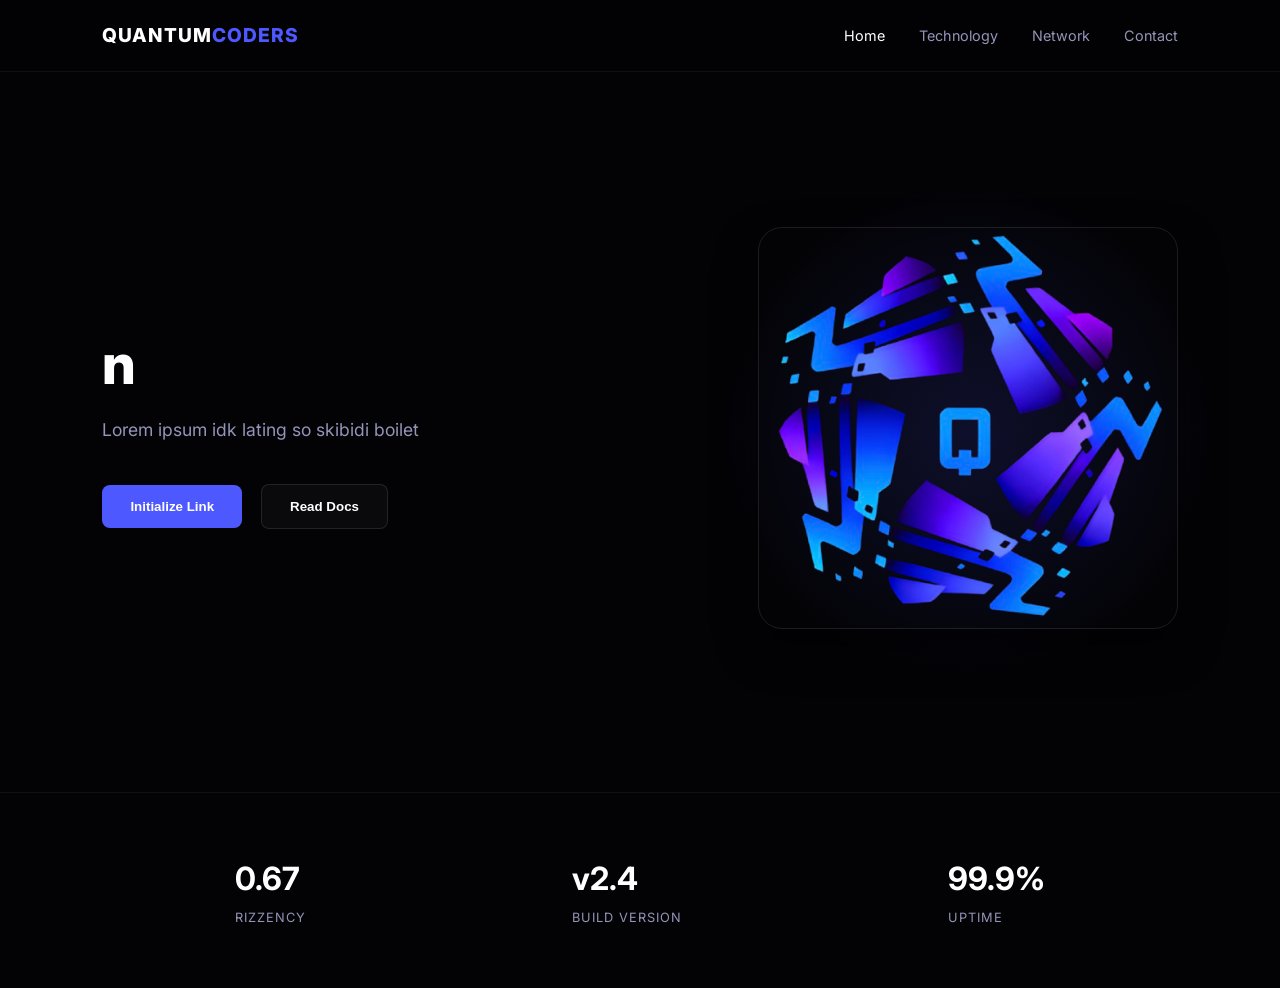
==== index.html @ 2f35222a "initial commit rizzency" ====
<!DOCTYPE html>
<html lang="en">
<head>
    <meta charset="UTF-8">
    <meta name="viewport" content="width=device-width, initial-scale=1.0">
    <title>Quantum Coders | Robotics</title>
    <link rel="stylesheet" href="style.css">
    <link href="https://fonts.googleapis.com/css2?family=Inter:wght@300;400;600;800&display=swap" rel="stylesheet">
</head>
<body>

    <nav class="navbar">
        <div class="logo">QUANTUM<span>CODERS</span></div>
        <div class="nav-links">
            <a href="#" class="active">Home</a>
            <a href="#">Technology</a>
            <a href="#">Network</a>
            <a href="#">Contact</a>
        </div>
    </nav>

    <main>
        <section class="hero">
            <div class="hero-content">

                <h1>n<span></span></h1>
                <p>Lorem ipsum idk lating so skibidi boilet</p>
                <div class="hero-btns">
                    <button class="btn-primary">Initialize Link</button>
                    <button class="btn-secondary">Read Docs</button>
                </div>
            </div>

            <div class="hero-visual">
                <div class="glow-bg"></div>
                <img src="img/logo.png" alt="Quantum Coders Logo" class="main-img">
            </div>
        </section>

        <section class="stats">
            <div class="stat-card">
                <h3>0.67</h3>
                <p>Rizzency</p>
            </div>
            <div class="stat-card">
                <h3>v2.4</h3>
                <p>Build Version</p>
            </div>
            <div class="stat-card">
                <h3>99.9%</h3>
                <p>Uptime</p>
            </div>
        </section>
    </main>

</body>
</html>
---- style.css ----
:root {
    --bg-color: #030306;
    --accent: #4d59ff;
    --accent-purple: #9d31ff;
    --text: #ffffff;
    --text-dim: #9494b8;
    --glass: rgba(255, 255, 255, 0.03);
}

* {
    margin: 0;
    padding: 0;
    box-sizing: border-box;
}

body {
    background-color: var(--bg-color);
    color: var(--text);
    font-family: 'Inter', sans-serif;
    line-height: 1.6;
    overflow-x: hidden;
}

/* Navbar */
.navbar {
    display: flex;
    justify-content: space-between;
    align-items: center;
    padding: 20px 8%;
    background: rgba(3, 3, 6, 0.8);
    backdrop-filter: blur(15px);
    border-bottom: 1px solid rgba(255, 255, 255, 0.05);
    position: sticky;
    top: 0;
    z-index: 100;
}

.logo {
    font-weight: 800;
    font-size: 1.2rem;
    letter-spacing: 1px;
}

.logo span {
    color: var(--accent);
}

.nav-links a {
    color: var(--text-dim);
    text-decoration: none;
    margin-left: 30px;
    font-size: 0.9rem;
    transition: 0.3s;
}

.nav-links a:hover, .nav-links a.active {
    color: var(--text);
}

/* Hero Section */
.hero {
    display: flex;
    align-items: center;
    justify-content: space-between;
    padding: 80px 8%;
    min-height: 80vh;
}

.hero-content {
    max-width: 600px;
}

.status-pill {
    display: inline-flex;
    align-items: center;
    gap: 8px;
    background: rgba(77, 89, 255, 0.1);
    color: var(--accent);
    padding: 6px 16px;
    border-radius: 20px;
    font-size: 0.75rem;
    font-weight: 700;
    margin-bottom: 24px;
    border: 1px solid rgba(77, 89, 255, 0.2);
}

.dot {
    width: 6px;
    height: 6px;
    background: var(--accent);
    border-radius: 50%;
    box-shadow: 0 0 10px var(--accent);
}

h1 {
    font-size: 3.5rem;
    font-weight: 800;
    line-height: 1.1;
    margin-bottom: 20px;
}

h1 span {
    background: linear-gradient(90deg, var(--accent), var(--accent-purple));
    -webkit-background-clip: text;
    -webkit-text-fill-color: transparent;
}

.hero-content p {
    color: var(--text-dim);
    font-size: 1.1rem;
    margin-bottom: 40px;
}

.btn-primary {
    background: var(--accent);
    color: white;
    border: none;
    padding: 14px 28px;
    border-radius: 8px;
    font-weight: 600;
    cursor: pointer;
    margin-right: 15px;
    transition: 0.3s;
}

.btn-secondary {
    background: var(--glass);
    color: white;
    border: 1px solid rgba(255, 255, 255, 0.1);
    padding: 14px 28px;
    border-radius: 8px;
    font-weight: 600;
    cursor: pointer;
    transition: 0.3s;
}

.btn-primary:hover { box-shadow: 0 0 20px rgba(77, 89, 255, 0.4); }

/* Image Visual */
.hero-visual {
    position: relative;
}

.main-img {
    width: 420px;
    border-radius: 24px;
    position: relative;
    z-index: 2;
    border: 1px solid rgba(255, 255, 255, 0.1);
    box-shadow: 0 20px 40px rgba(0,0,0,0.6);
}

.glow-bg {
    position: absolute;
    top: 50%;
    left: 50%;
    transform: translate(-50%, -50%);
    width: 130%;
    height: 130%;
    background: radial-gradient(circle, var(--accent) 0%, transparent 65%);
    opacity: 0.15;
    z-index: 1;
}

/* Stats Section */
.stats {
    display: flex;
    justify-content: space-around;
    padding: 60px 8%;
    border-top: 1px solid rgba(255, 255, 255, 0.05);
}

.stat-card h3 {
    font-size: 2rem;
    margin-bottom: 4px;
}

.stat-card p {
    color: var(--text-dim);
    font-size: 0.8rem;
    text-transform: uppercase;
    letter-spacing: 1px;
}
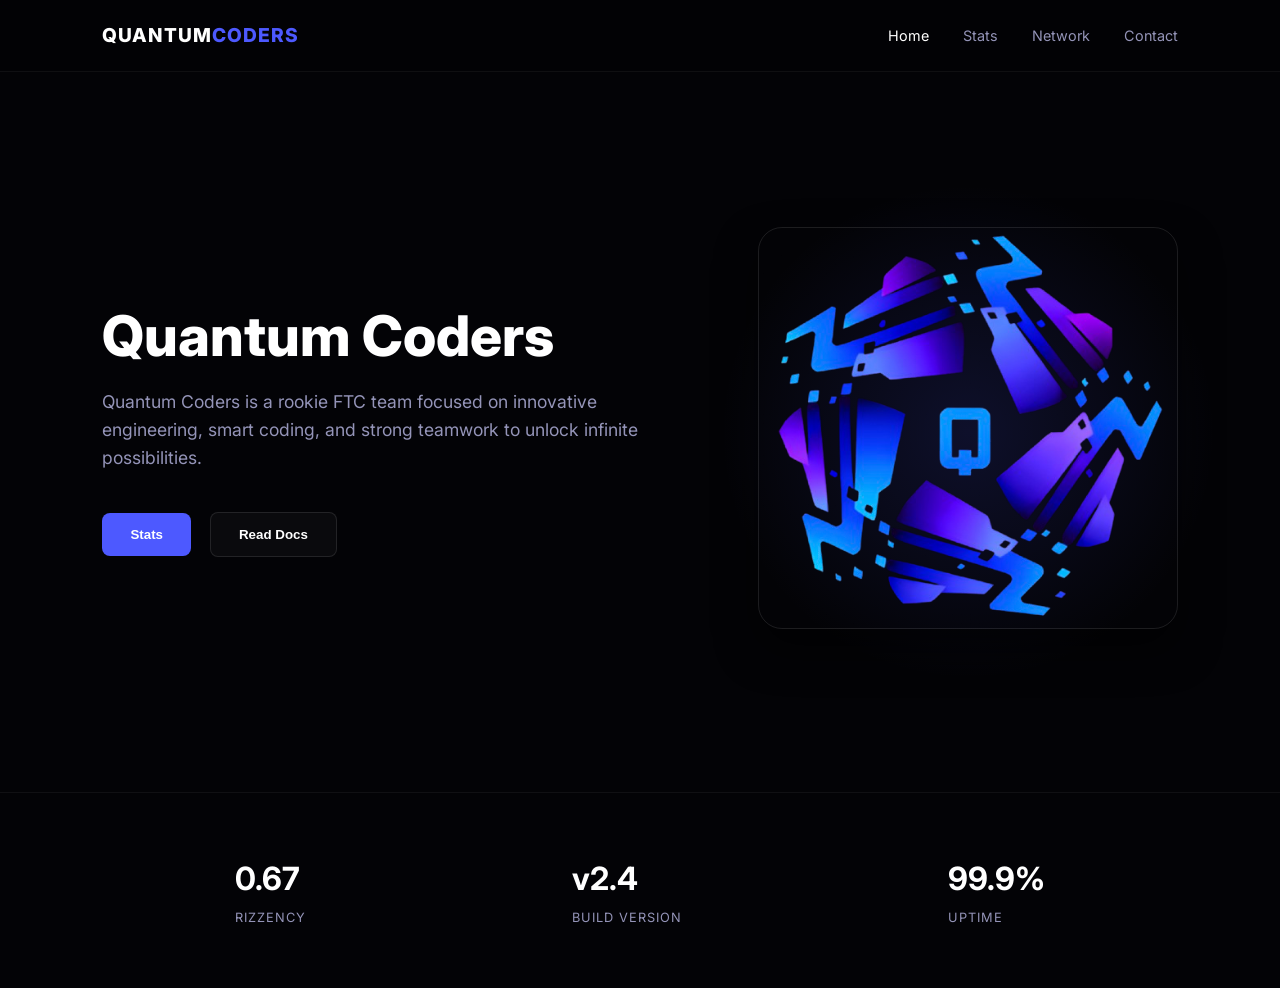
==== commit c4e7cdf2: "added dashboard.js, modified index.html and style.css, and added stats.html to create a dashboard fo" ====
--- a/index.html
+++ b/index.html
@@ -13,7 +13,7 @@
         <div class="logo">QUANTUM<span>CODERS</span></div>
         <div class="nav-links">
             <a href="#" class="active">Home</a>
-            <a href="#">Technology</a>
+            <a href="stats.html">Stats</a>
             <a href="#">Network</a>
             <a href="#">Contact</a>
         </div>
@@ -23,10 +23,10 @@
         <section class="hero">
             <div class="hero-content">
 
-                <h1>n<span></span></h1>
-                <p>Lorem ipsum idk lating so skibidi boilet</p>
+                <h1>Quantum Coders<span></span></h1>
+                <p>Quantum Coders is a rookie FTC team focused on innovative engineering, smart coding, and strong teamwork to unlock infinite possibilities.</p>
                 <div class="hero-btns">
-                    <button class="btn-primary">Initialize Link</button>
+                    <button class="btn-primary" onclick="window.location.href='stats.html'">Stats</button>
                     <button class="btn-secondary">Read Docs</button>
                 </div>
             </div>
--- a/style.css
+++ b/style.css
@@ -6,6 +6,69 @@
     --text-dim: #9494b8;
     --glass: rgba(255, 255, 255, 0.03);
 }
+
+.dashboard {
+    padding: 60px 8%;
+}
+
+.dash-title {
+    font-size: 2.5rem;
+    font-weight: 800;
+    margin-bottom: 40px;
+}
+
+.glass {
+    background: var(--glass);
+    padding: 30px;
+    border-radius: 16px;
+    margin-bottom: 40px;
+    border: 1px solid rgba(255,255,255,0.05);
+}
+
+.team-card h2 {
+    font-size: 2rem;
+    margin-bottom: 10px;
+}
+
+.qs-grid {
+    display: grid;
+    grid-template-columns: repeat(4, 1fr);
+    gap: 20px;
+}
+
+.qs-item {
+    text-align: center;
+    padding: 20px;
+    background: rgba(255,255,255,0.03);
+    border-radius: 12px;
+    border: 1px solid rgba(255,255,255,0.05);
+}
+
+.qs-item span {
+    color: var(--text-dim);
+    font-size: 0.8rem;
+}
+
+.qs-item p {
+    font-size: 1.6rem;
+    font-weight: 700;
+    margin-top: 6px;
+}
+
+#events-list, #matches-list, #awards-list {
+    display: flex;
+    flex-direction: column;
+    gap: 12px;
+}
+
+.event-item, .match-item, .award-item {
+    padding: 14px 18px;
+    background: rgba(255,255,255,0.03);
+    border-radius: 10px;
+    border: 1px solid rgba(255,255,255,0.05);
+}
+
+
 
 * {
     margin: 0;
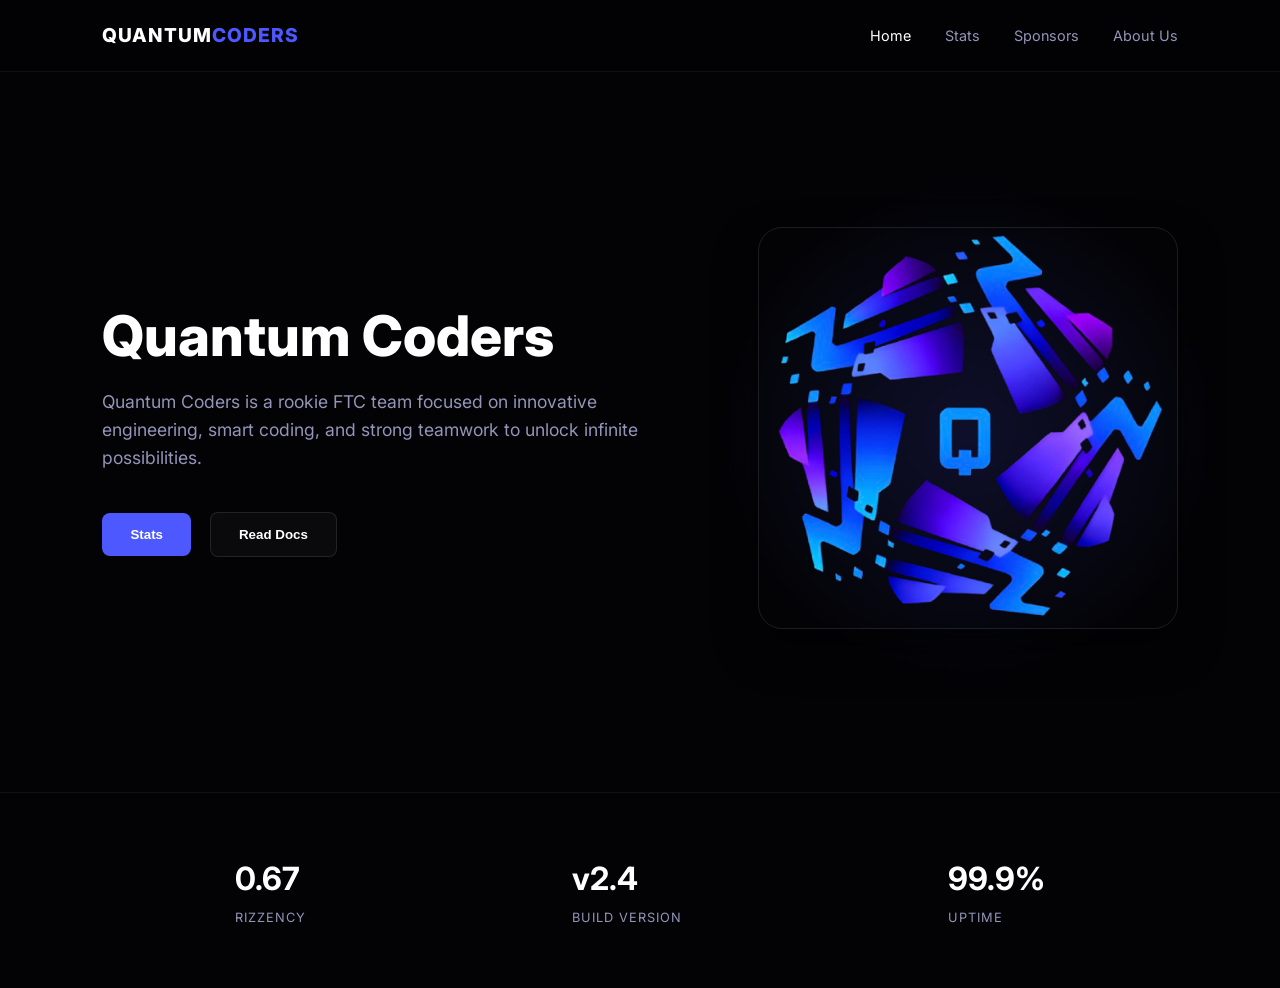
==== commit aa9e2fc9: "Since Saathvik finally gave me the sponsers page, I have added it." ====
--- a/index.html
+++ b/index.html
@@ -14,8 +14,8 @@
         <div class="nav-links">
             <a href="#" class="active">Home</a>
             <a href="stats.html">Stats</a>
-            <a href="#">Network</a>
-            <a href="#">Contact</a>
+            <a href="sponsors.html">Sponsors</a>
+            <a href="about.html">About Us</a>
         </div>
     </nav>
 
--- a/style.css
+++ b/style.css
@@ -7,69 +7,6 @@
     --glass: rgba(255, 255, 255, 0.03);
 }
 
-.dashboard {
-    padding: 60px 8%;
-}
-
-.dash-title {
-    font-size: 2.5rem;
-    font-weight: 800;
-    margin-bottom: 40px;
-}
-
-.glass {
-    background: var(--glass);
-    padding: 30px;
-    border-radius: 16px;
-    margin-bottom: 40px;
-    border: 1px solid rgba(255,255,255,0.05);
-}
-
-.team-card h2 {
-    font-size: 2rem;
-    margin-bottom: 10px;
-}
-
-.qs-grid {
-    display: grid;
-    grid-template-columns: repeat(4, 1fr);
-    gap: 20px;
-}
-
-.qs-item {
-    text-align: center;
-    padding: 20px;
-    background: rgba(255,255,255,0.03);
-    border-radius: 12px;
-    border: 1px solid rgba(255,255,255,0.05);
-}
-
-.qs-item span {
-    color: var(--text-dim);
-    font-size: 0.8rem;
-}
-
-.qs-item p {
-    font-size: 1.6rem;
-    font-weight: 700;
-    margin-top: 6px;
-}
-
-#events-list, #matches-list, #awards-list {
-    display: flex;
-    flex-direction: column;
-    gap: 12px;
-}
-
-.event-item, .match-item, .award-item {
-    padding: 14px 18px;
-    background: rgba(255,255,255,0.03);
-    border-radius: 10px;
-    border: 1px solid rgba(255,255,255,0.05);
-}
-
-
-
 * {
     margin: 0;
     padding: 0;
@@ -82,9 +19,10 @@
     font-family: 'Inter', sans-serif;
     line-height: 1.6;
     overflow-x: hidden;
-}
-
-/* Navbar */
+    text-decoration: none;
+}
+
+/* ── Navbar ─────────────────────────────────────────────── */
 .navbar {
     display: flex;
     justify-content: space-between;
@@ -116,11 +54,12 @@
     transition: 0.3s;
 }
 
-.nav-links a:hover, .nav-links a.active {
+.nav-links a:hover,
+.nav-links a.active {
     color: var(--text);
 }
 
-/* Hero Section */
+/* ── Hero Section ────────────────────────────────────────── */
 .hero {
     display: flex;
     align-items: center;
@@ -197,9 +136,11 @@
     transition: 0.3s;
 }
 
-.btn-primary:hover { box-shadow: 0 0 20px rgba(77, 89, 255, 0.4); }
-
-/* Image Visual */
+.btn-primary:hover {
+    box-shadow: 0 0 20px rgba(77, 89, 255, 0.4);
+}
+
+/* ── Hero Visual ─────────────────────────────────────────── */
 .hero-visual {
     position: relative;
 }
@@ -210,7 +151,7 @@
     position: relative;
     z-index: 2;
     border: 1px solid rgba(255, 255, 255, 0.1);
-    box-shadow: 0 20px 40px rgba(0,0,0,0.6);
+    box-shadow: 0 20px 40px rgba(0, 0, 0, 0.6);
 }
 
 .glow-bg {
@@ -225,7 +166,7 @@
     z-index: 1;
 }
 
-/* Stats Section */
+/* ── Stats Section ───────────────────────────────────────── */
 .stats {
     display: flex;
     justify-content: space-around;
@@ -243,4 +184,129 @@
     font-size: 0.8rem;
     text-transform: uppercase;
     letter-spacing: 1px;
+}
+
+/* ── Sponsors ────────────────────────────────────────────── */
+.sponsors-grid {
+    list-style: none;
+    margin: 16px 0 0;
+    padding: 0;
+    display: flex;
+    gap: 18px;
+    overflow-x: auto;
+    -webkit-overflow-scrolling: touch;
+    scroll-snap-type: x mandatory;
+}
+
+.sponsors-grid::-webkit-scrollbar { height: 10px; }
+.sponsors-grid::-webkit-scrollbar-thumb {
+    background: rgba(255, 255, 255, 0.06);
+    border-radius: 6px;
+}
+
+.sponsors-grid:focus { outline: none; }
+
+.sponsor {
+    flex: 0 0 86%;
+    scroll-snap-align: center;
+    display: flex;
+    align-items: center;
+    justify-content: center;
+}
+
+.sponsor figure {
+    width: 100%;
+    max-width: 480px;
+    padding: 12px;
+    border-radius: 12px;
+    text-align: center;
+    background: rgba(255, 255, 255, 0.02);
+    border: 1px solid rgba(255, 255, 255, 0.04);
+}
+
+.sponsor img {
+    display: block;
+    margin: 0 auto 8px;
+    max-width: 100%;
+    height: auto;
+}
+
+.sponsor figcaption {
+    color: var(--text-dim);
+    font-size: 0.95rem;
+}
+
+@media (min-width: 800px) {
+    .sponsor { flex: 0 0 40%; }
+}
+
+@media (min-width: 1200px) {
+    .sponsor { flex: 0 0 28%; }
+    .sponsors-grid { justify-content: flex-start; }
+}
+
+/* ── Dashboard ───────────────────────────────────────────── */
+.dashboard {
+    padding: 60px 8%;
+}
+
+.dash-title {
+    font-size: 2.5rem;
+    font-weight: 800;
+    margin-bottom: 40px;
+}
+
+.glass {
+    background: var(--glass);
+    padding: 30px;
+    border-radius: 16px;
+    margin-bottom: 40px;
+    border: 1px solid rgba(255, 255, 255, 0.05);
+}
+
+.team-card h2 {
+    font-size: 2rem;
+    margin-bottom: 10px;
+}
+
+.qs-grid {
+    display: grid;
+    grid-template-columns: repeat(4, 1fr);
+    gap: 20px;
+}
+
+.qs-item {
+    text-align: center;
+    padding: 20px;
+    background: rgba(255, 255, 255, 0.03);
+    border-radius: 12px;
+    border: 1px solid rgba(255, 255, 255, 0.05);
+}
+
+.qs-item span {
+    color: var(--text-dim);
+    font-size: 0.8rem;
+}
+
+.qs-item p {
+    font-size: 1.6rem;
+    font-weight: 700;
+    margin-top: 6px;
+}
+
+#events-list,
+#matches-list,
+#awards-list {
+    display: flex;
+    flex-direction: column;
+    gap: 12px;
+}
+
+.event-item,
+.match-item,
+.award-item {
+    padding: 14px 18px;
+    background: rgba(255, 255, 255, 0.03);
+    border-radius: 10px;
+    border: 1px solid rgba(255, 255, 255, 0.05);
 }
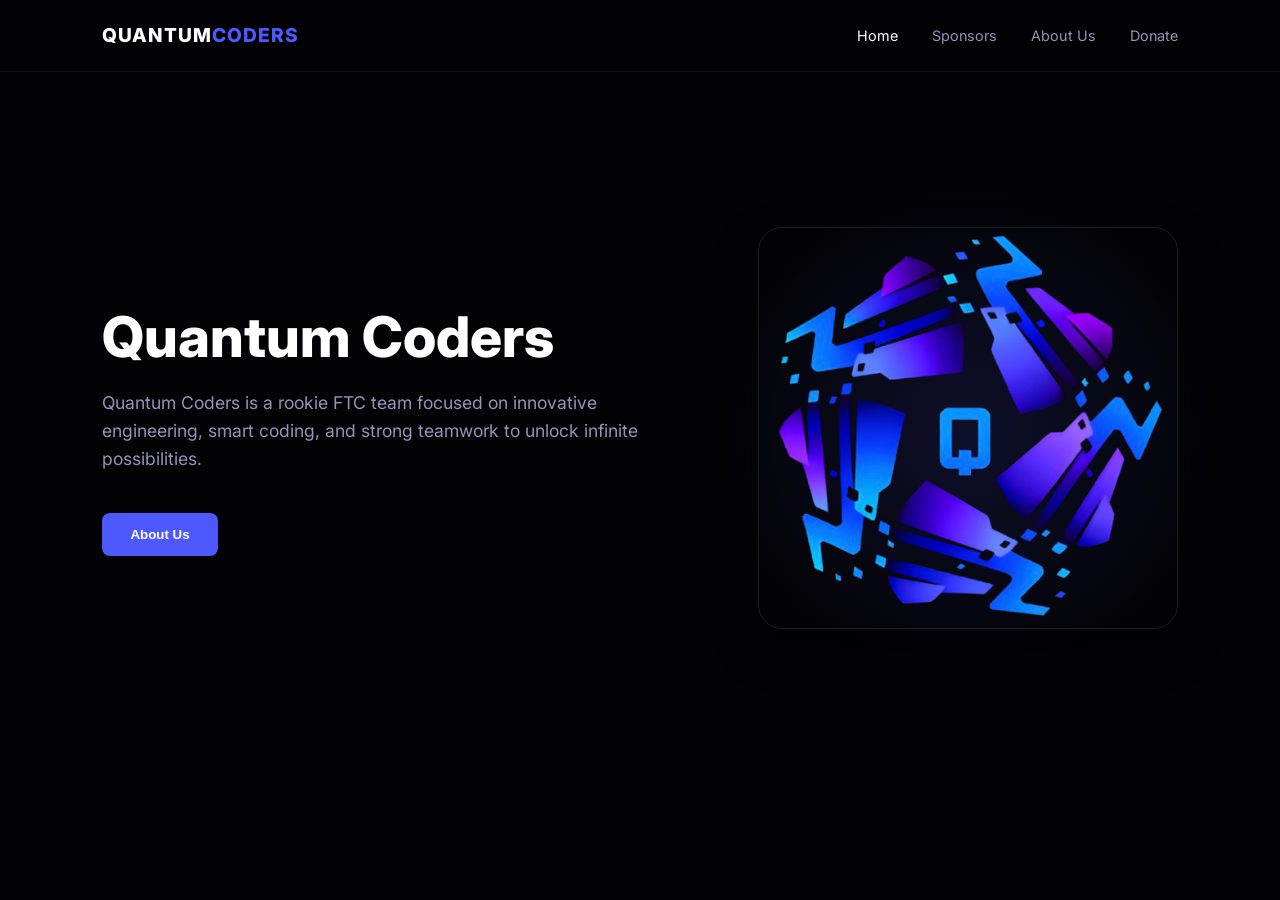
==== commit 1d523b11: "fixed about and sponsors page, moved images to img folder" ====
--- a/index.html
+++ b/index.html
@@ -13,9 +13,9 @@
         <div class="logo">QUANTUM<span>CODERS</span></div>
         <div class="nav-links">
             <a href="#" class="active">Home</a>
-            <a href="stats.html">Stats</a>
             <a href="sponsors.html">Sponsors</a>
             <a href="about.html">About Us</a>
+            <a href="donate.html">Donate</a>
         </div>
     </nav>
 
@@ -26,8 +26,7 @@
                 <h1>Quantum Coders<span></span></h1>
                 <p>Quantum Coders is a rookie FTC team focused on innovative engineering, smart coding, and strong teamwork to unlock infinite possibilities.</p>
                 <div class="hero-btns">
-                    <button class="btn-primary" onclick="window.location.href='stats.html'">Stats</button>
-                    <button class="btn-secondary">Read Docs</button>
+                    <button class="btn-primary" onclick="window.location.href='about.html'">About Us</button>
                 </div>
             </div>
 
@@ -37,20 +36,7 @@
             </div>
         </section>
 
-        <section class="stats">
-            <div class="stat-card">
-                <h3>0.67</h3>
-                <p>Rizzency</p>
-            </div>
-            <div class="stat-card">
-                <h3>v2.4</h3>
-                <p>Build Version</p>
-            </div>
-            <div class="stat-card">
-                <h3>99.9%</h3>
-                <p>Uptime</p>
-            </div>
-        </section>
+       
     </main>
 
 </body>
--- a/style.css
+++ b/style.css
@@ -256,6 +256,19 @@
     margin-bottom: 40px;
 }
 
+#aboutustitle {
+    font-size: 2.5rem;
+    font-weight: 800;
+    margin-bottom: 40px;
+    text-align: center;
+}
+
+#aboutus {
+    font-size: 1.1rem;
+    margin-bottom: 40px;
+    text-align: center;
+}
+
 .glass {
     background: var(--glass);
     padding: 30px;
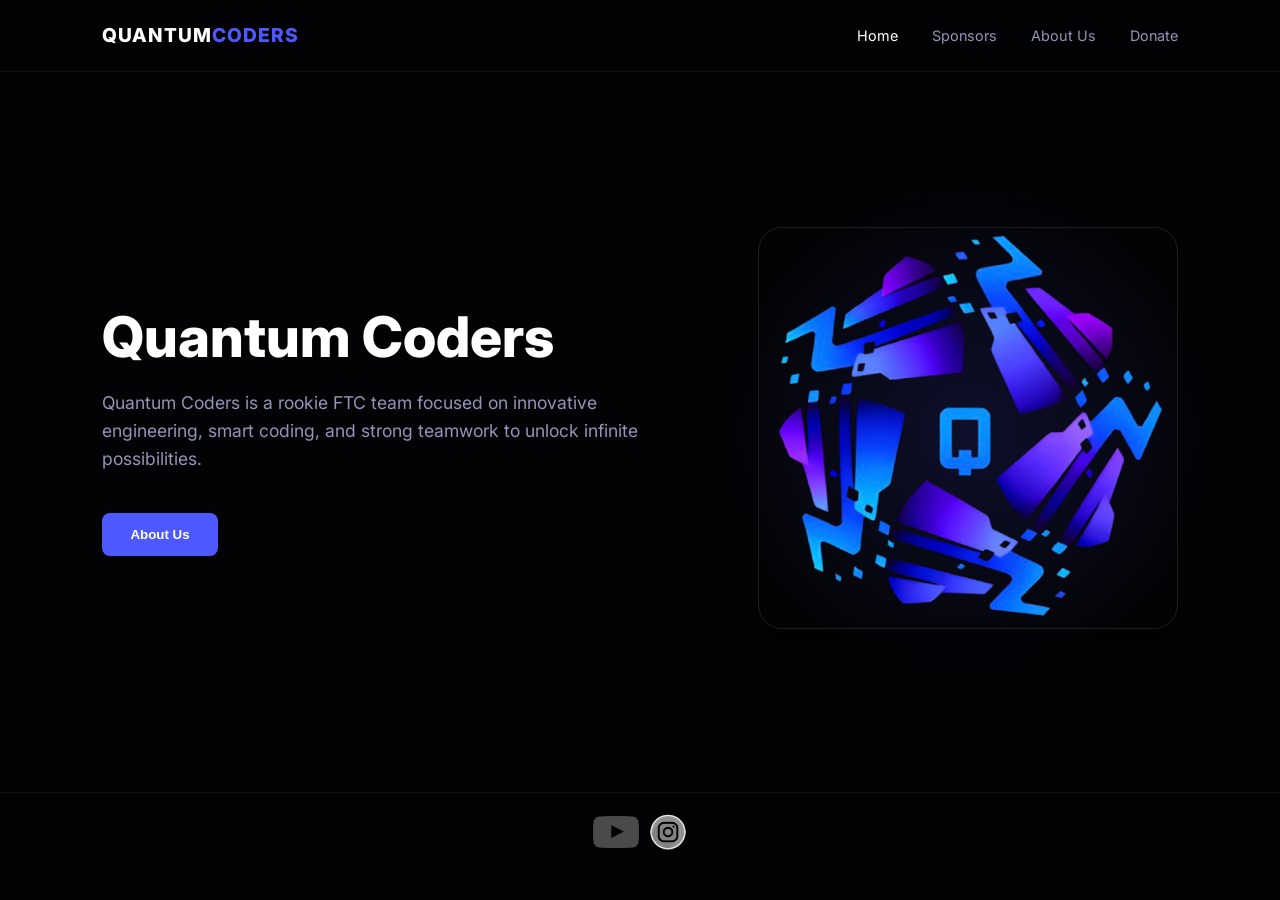
==== commit 93750c5c: "added a footer with social media links" ====
--- a/index.html
+++ b/index.html
@@ -1,6 +1,7 @@
 <!DOCTYPE html>
 <html lang="en">
 <head>
+    
     <meta charset="UTF-8">
     <meta name="viewport" content="width=device-width, initial-scale=1.0">
     <title>Quantum Coders | Robotics</title>
@@ -38,6 +39,11 @@
 
        
     </main>
+    <footer class="footer">
+        <a href="https://www.youtube.com/@QuantumCoders32001" target="_blank"><img class="youtube" src="img/png-clipart-grey-youtube-icon-youtube-play-button-computer-icons-youtube-angle-rectangle-removebg-preview.png" alt="Quantum Coders Logo" class="footer-logo">
+        <a href="https://www.instagram.com/quantumcoders32001/" target="_blank"><img class="instagram" src="img/319-3196913_logo-instagram-icon-grey-free-photo-hd-png-removebg-preview.png" alt="Instagram Logo"></a>
+    </footer>
+
 
 </body>
 </html>
--- a/style.css
+++ b/style.css
@@ -92,6 +92,27 @@
     background: var(--accent);
     border-radius: 50%;
     box-shadow: 0 0 10px var(--accent);
+}
+
+.footer {
+    display: flex;
+    justify-content: center;
+    align-items: center;
+    padding: 20px 0;
+    background: rgba(3, 3, 6, 0.8);
+    backdrop-filter: blur(15px);
+    border-top: 1px solid rgba(255, 255, 255, 0.05);
+}
+
+.youtube {
+    width: 45.4415274463px;
+    height: 32px;
+}
+
+.instagram {
+    width: 38px;
+    height: 39.02625298329px;
+    margin-left: 10px;
 }
 
 h1 {
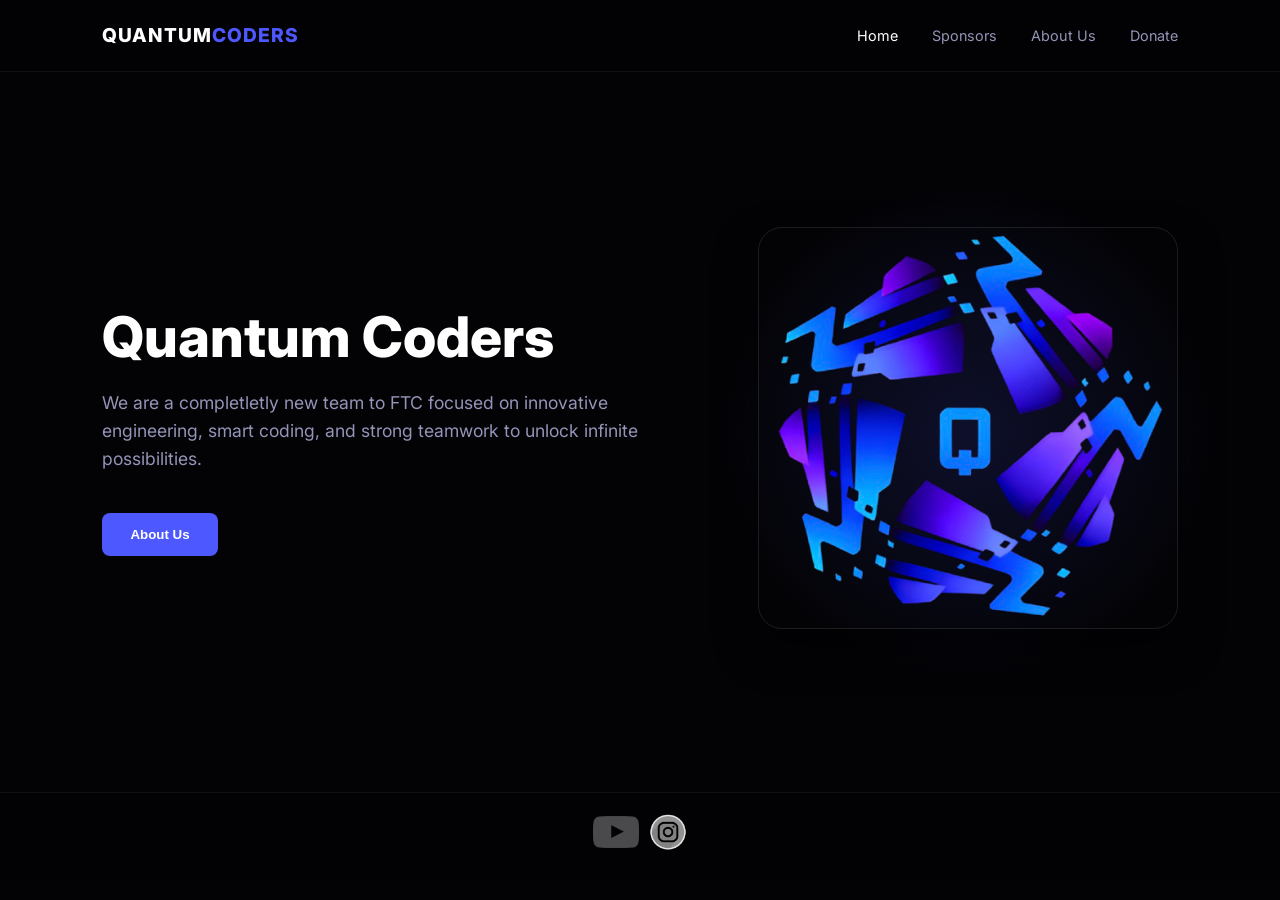
==== commit b490bc27: "edit index.html" ====
--- a/index.html
+++ b/index.html
@@ -7,6 +7,7 @@
     <title>Quantum Coders | Robotics</title>
     <link rel="stylesheet" href="style.css">
     <link href="https://fonts.googleapis.com/css2?family=Inter:wght@300;400;600;800&display=swap" rel="stylesheet">
+    <link rel="icon" href="img/logo.png" type="image/png">
 </head>
 <body>
 
@@ -25,7 +26,7 @@
             <div class="hero-content">
 
                 <h1>Quantum Coders<span></span></h1>
-                <p>Quantum Coders is a rookie FTC team focused on innovative engineering, smart coding, and strong teamwork to unlock infinite possibilities.</p>
+                <p>We are a completletly new team to FTC focused on innovative engineering, smart coding, and strong teamwork to unlock infinite possibilities.</p>
                 <div class="hero-btns">
                     <button class="btn-primary" onclick="window.location.href='about.html'">About Us</button>
                 </div>
